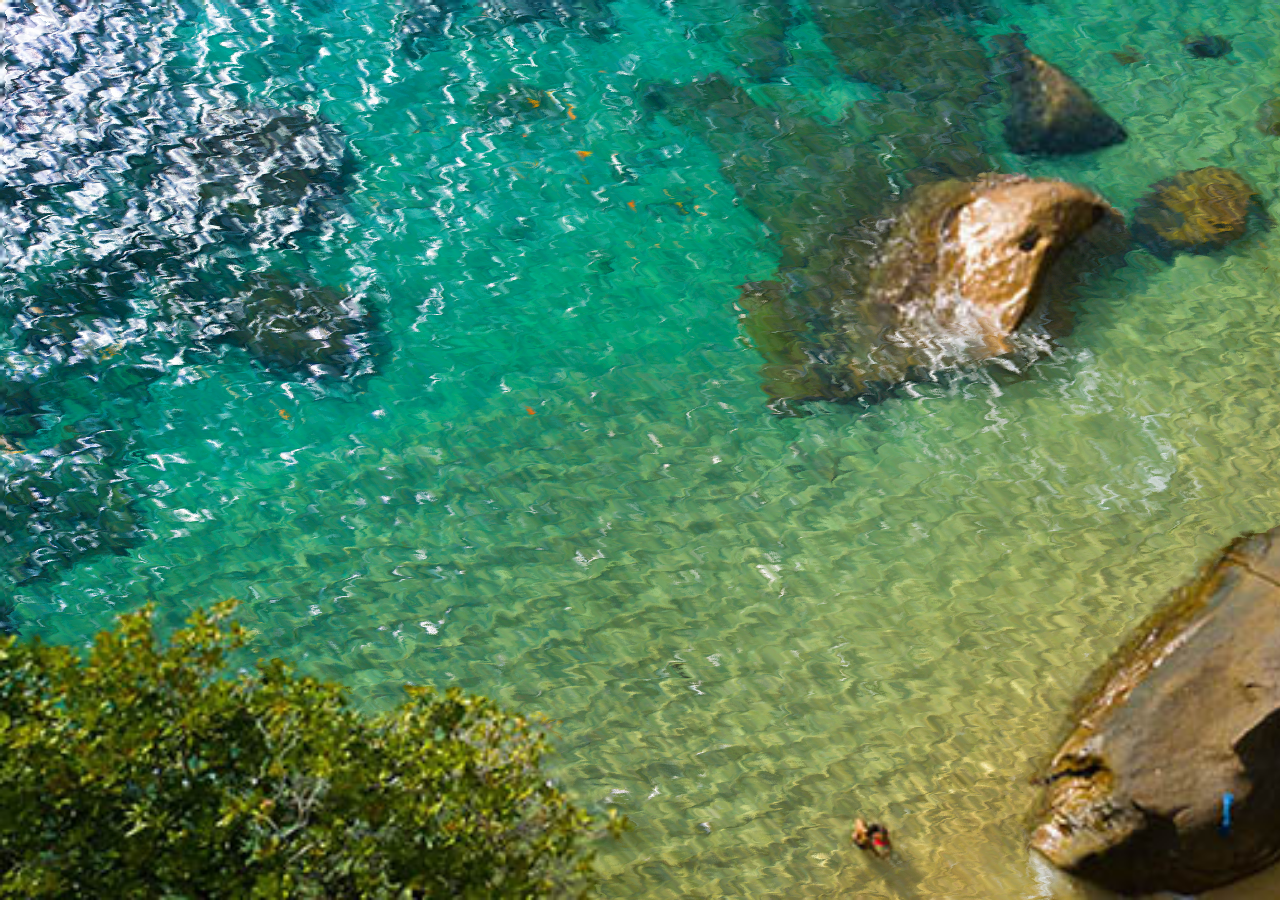
==== bay.html @ 26f2ae44 "Adding new site files" ====
<!DOCTYPE html>
<html>
  <head>
    <meta charset="UTF-8" />
    <link rel="stylesheet" type="text/css" href="bay.css" />
  </head>
  <body>

    <div class="background">
      <div class="water"></div>
    </div>
    
    <svg>
      <filter id="turbulence" x="0" y="0" width="100%" height="100%">
        <feTurbulence id="sea-filter" numOctaves="3" seed="2" baseFrequency="0.02 0.05"></feTurbulence>
        <feDisplacementMap scale="20" in="SourceGraphic"></feDisplacementMap>
        <animate xlink:href="#sea-filter" attributeName="baseFrequency" dur="60s" 
        keyTimes="0;0.5;1" values="0.02 0.06;0.04 0.08;0.02 0.06" repeatCount="indefinite"/>
      </filter>
    </svg>

  </body>
</html>
---- bay.css ----
body {
  margin: 0;
  height: 100vh;/*356px;*/
  width: 100vh;/*634px;*/
}

.background {
  position: absolute;
  top: 0;
  left: 0;
  height: 100%;/*356px;*/
  width: 100%;/*634px;*/
  background-image: url("images/sea.jpg");
  background-size: cover;
}

.background .water {
  position: absolute;
  background-image: url("images/sea-map.png");
  background-size: cover;
  top:0;
  left:0;
  height: 100%;
  width: 100%;
  filter: url("#turbulence");
}
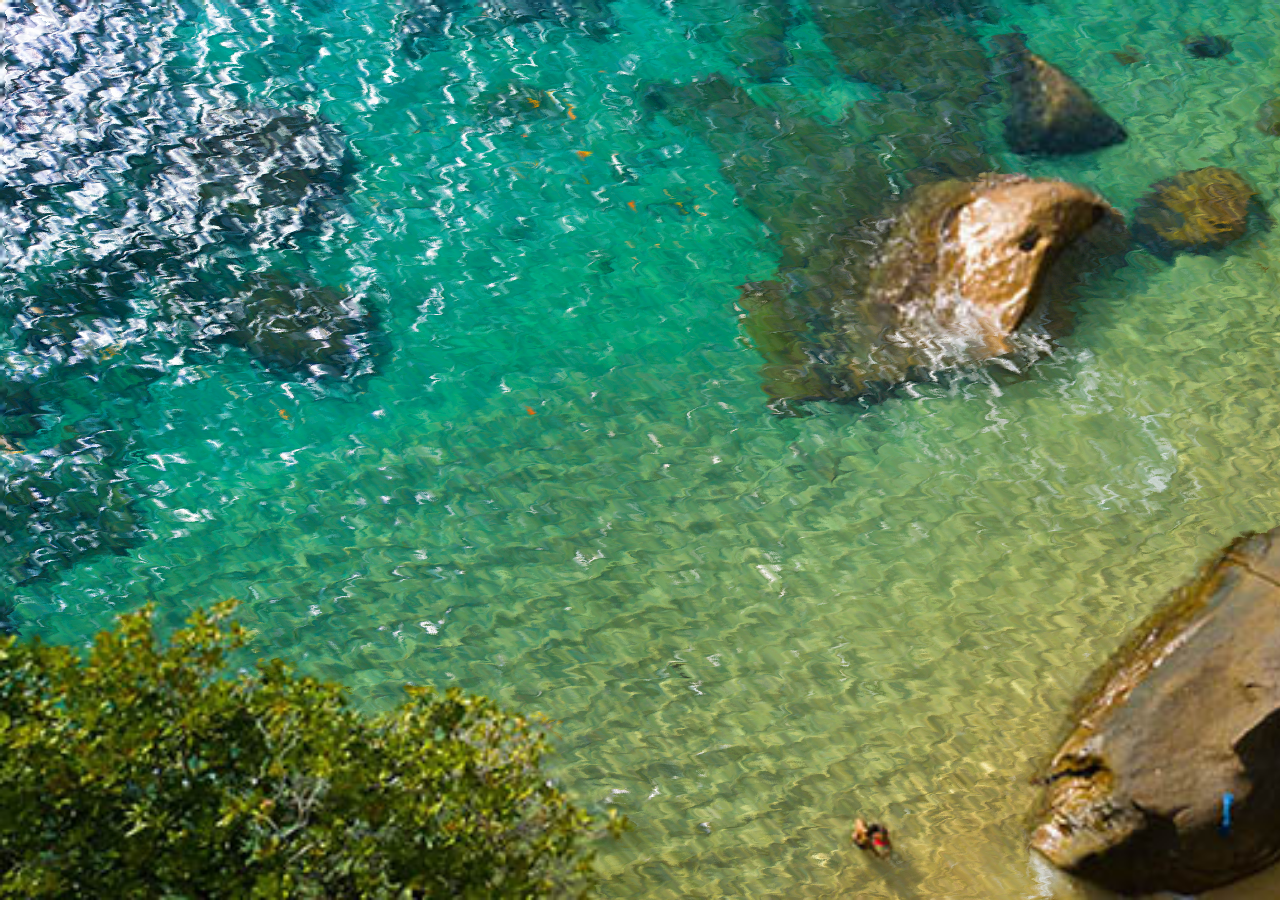
==== commit 26f13867: "Updated." ====
--- a/bay.html
+++ b/bay.html
@@ -2,7 +2,7 @@
 <html>
   <head>
     <meta charset="UTF-8" />
-    <link rel="stylesheet" type="text/css" href="bay.css" />
+    <link rel="stylesheet" type="text/css" href="css/bay.css" />
   </head>
   <body>
 
--- a/css/bay.css
+++ b/css/bay.css
@@ -0,0 +1,26 @@
+body {
+  margin: 0;
+  height: 100vh;/*356px;*/
+  width: 100vh;/*634px;*/
+}
+
+.background {
+  position: absolute;
+  top: 0;
+  left: 0;
+  height: 100%;/*356px;*/
+  width: 100%;/*634px;*/
+  background-image: url("../images/sea.jpg");
+  background-size: cover;
+}
+
+.background .water {
+  position: absolute;
+  background-image: url("../images/sea-map.png");
+  background-size: cover;
+  top:0;
+  left:0;
+  height: 100%;
+  width: 100%;
+  filter: url("#turbulence");
+}
